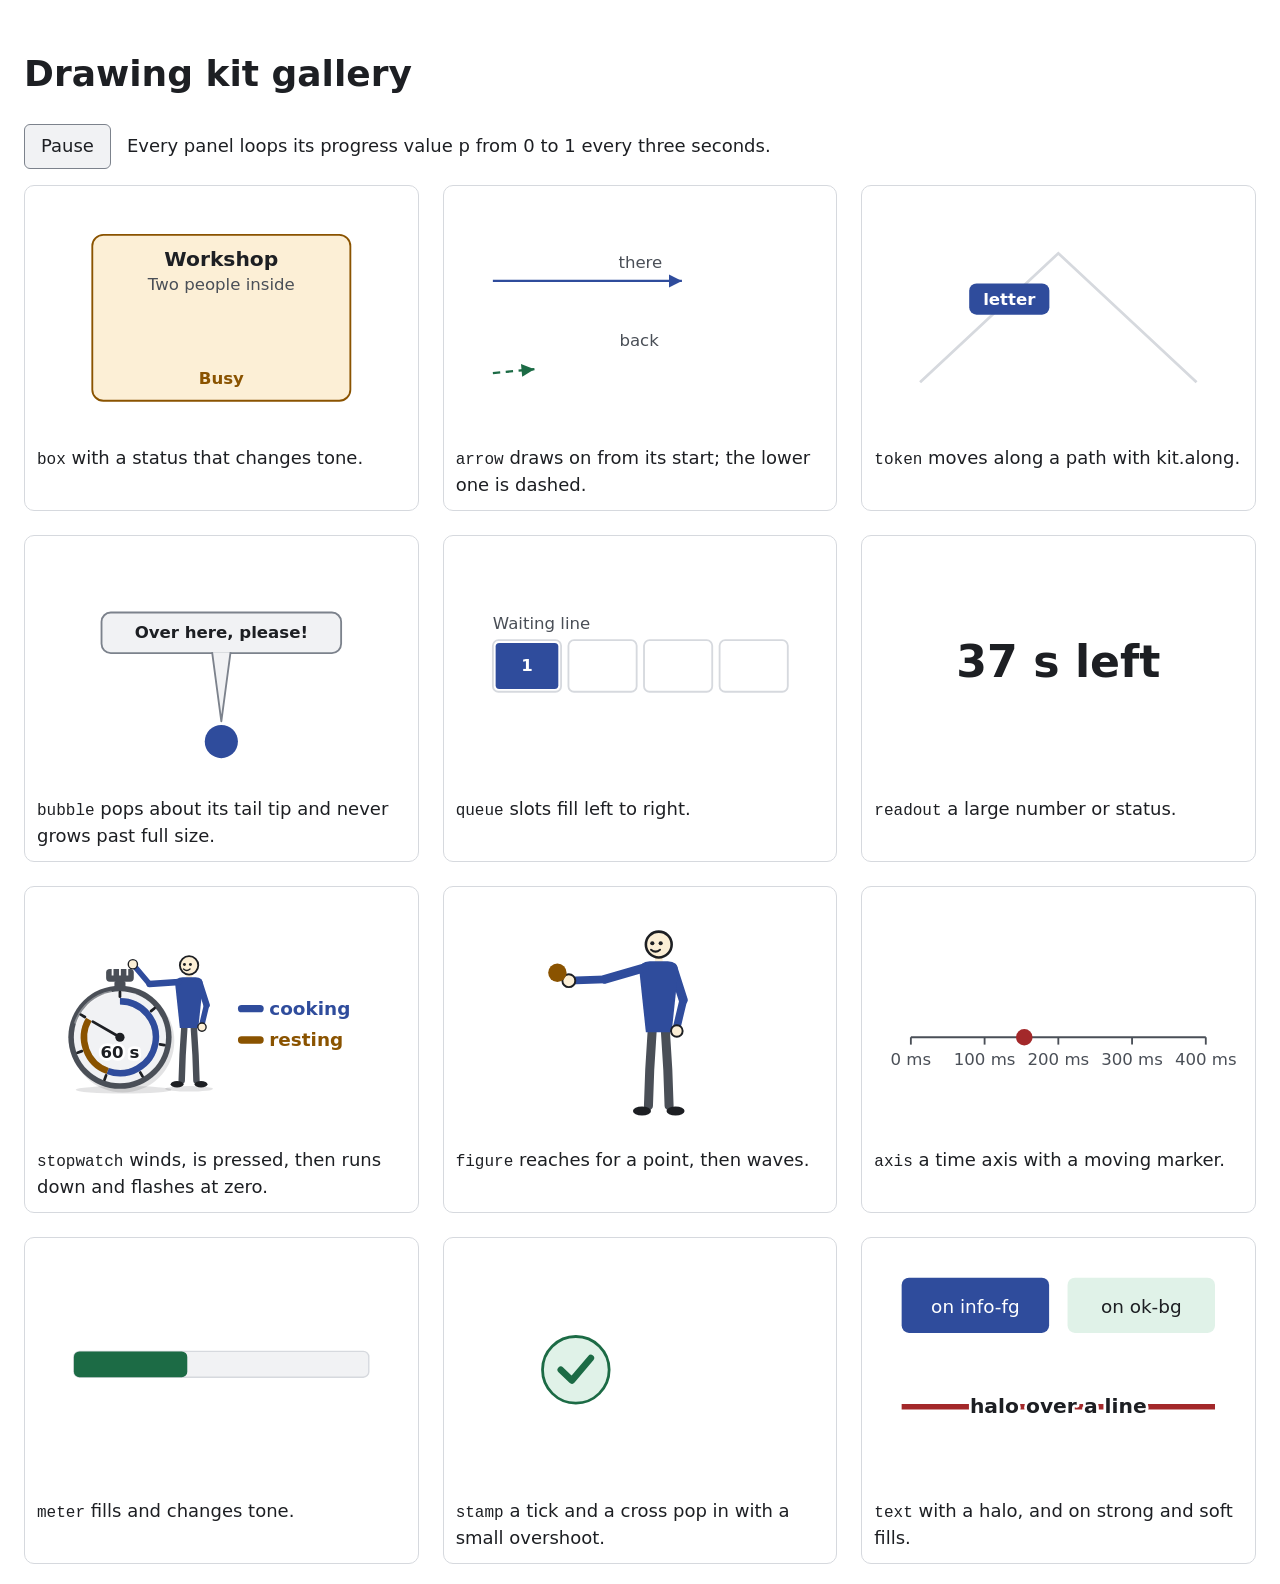
==== src/narrated_explainer/runtime/dev/kit-gallery.html @ c4ce6fd3 "Narrated Explainer 0.1.0: offline narrated SVG explainers An agent skill and command-line tool that " ====
<!doctype html>
<html lang="en">
<head>
<meta charset="utf-8">
<meta name="viewport" content="width=device-width, initial-scale=1">
<title>Drawing kit gallery</title>
<!-- Colours come from the player's tone classes; this page adds layout only. -->
<link rel="stylesheet" href="../player.css">
<style>
  body { margin: 0; padding: 24px; font: 18px/1.4 system-ui, sans-serif; }
  .gallery { display: grid; grid-template-columns: repeat(auto-fill, minmax(340px, 1fr)); gap: 24px; }
  .gallery figure { margin: 0; padding: 12px; border: 1px solid; border-radius: 10px; border-color: var(--nx-hairline, currentColor); }
  .gallery figcaption { font-size: 18px; margin-top: 8px; }
  .gallery code { font-size: 16px; }
  .bar { display: flex; gap: 16px; align-items: center; margin-bottom: 16px; }
  .bar button { font: inherit; min-height: 44px; padding: 8px 16px; }
</style>
</head>
<body>
<div class="nx">
  <h1>Drawing kit gallery</h1>
  <div class="bar">
    <button type="button" id="toggle">Pause</button>
    <span>Every panel loops its progress value p from 0 to 1 every three seconds.</span>
  </div>
  <div class="gallery" id="gallery"></div>
</div>
<script src="../kit.js"></script>
<script>
(function () {
  'use strict';
  const kit = NarratedExplainer.kit;
  const gallery = document.getElementById('gallery');
  const panels = [];

  // One panel: build once, then draw(p) every frame with p looping 0..1.
  function panel(name, note, build) {
    const fig = document.createElement('figure');
    const cap = document.createElement('figcaption');
    cap.innerHTML = '<code>' + name + '</code> ' + note;
    gallery.appendChild(fig);
    const svg = kit.svg(fig, '0 0 400 260', name);
    fig.appendChild(cap);
    panels.push(build(svg));
  }

  panel('box', 'with a status that changes tone.', (svg) => {
    const b = kit.box(svg, { x: 60, y: 40, w: 280, h: 180, label: 'Workshop', sub: 'Two people inside' });
    return (p) => {
      const busy = p < 0.5;
      b.setTone(busy ? 'warn' : 'ok');
      b.setStatus(busy ? 'Busy' : 'Ready', busy ? 'warn' : 'ok');
    };
  });

  panel('arrow', 'draws on from its start; the lower one is dashed.', (svg) => {
    const a = kit.arrow(svg, { from: [40, 90], to: [360, 90], label: 'there', tone: 'info' });
    const b = kit.arrow(svg, { from: [40, 190], to: [360, 160], label: 'back', tone: 'ok', dashed: true });
    return (p) => { a.draw(kit.ramp(p, 0, 0.6)); b.draw(kit.ramp(p, 0.3, 0.9)); };
  });

  panel('token', 'moves along a path with kit.along.', (svg) => {
    const path = [[50, 200], [200, 60], [350, 200]];
    kit.el(svg, 'path', { d: 'M50 200 L200 60 L350 200', fill: 'none', class: 'nx-stroke-hairline', 'stroke-width': 3 });
    const t = kit.token(svg, { label: 'letter', tone: 'info' });
    return (p) => {
      t.moveTo(kit.along(path, kit.ease.inOut(p)));
      t.setTone(p < 0.5 ? 'info' : 'ok');
    };
  });

  panel('bubble', 'pops about its tail tip and never grows past full size.', (svg) => {
    kit.el(svg, 'circle', { cx: 200, cy: 210, r: 18, class: 'nx-fill-info-fg' });
    const b = kit.bubble(svg, { x: 70, y: 70, w: 260, text: 'Over here, please!', tail: [200, 188] });
    return (p) => b.pop(kit.ramp(p, 0.1, 0.4));
  });

  panel('queue', 'slots fill left to right.', (svg) => {
    const q = kit.queue(svg, { x: 40, y: 100, slots: 4, slotW: 74, gap: 8, title: 'Waiting line' });
    return (p) => {
      const n = Math.floor(p * 5);
      q.set([0, 1, 2, 3].map((i) => (i < n ? { label: String(i + 1), tone: i === n - 1 ? 'info' : 'ink-2' } : null)));
    };
  });

  panel('readout', 'a large number or status.', (svg) => {
    const r = kit.readout(svg, { x: 200, y: 140, size: 48, anchor: 'middle' });
    return (p) => {
      const left = Math.round(60 * (1 - p));
      r.set(left + ' s left', left === 0 ? 'stop' : left < 20 ? 'warn' : 'ink');
    };
  });

  panel('stopwatch', 'winds, is pressed, then runs down and flashes at zero.', (svg) => {
    const sw = kit.stopwatch(svg, {
      cx: 90, cy: 150, max: 60, unit: 's', operator: true,
      segments: [{ to: 40, tone: 'info', label: 'cooking' }, { to: 60, tone: 'warn', label: 'resting' }],
    });
    return (p) => {
      if (p < 0.3) {
        const m = p / 0.3;
        sw.wind(m);
        sw.set({ value: 60 * kit.ease.inOut(m), total: m >= 0.5 ? 60 : 0 });
      } else if (p < 0.5) {
        sw.press((p - 0.3) / 0.2);
        sw.set({ value: 60, total: 60 });
      } else {
        const value = 60 * (1 - kit.ramp(p, 0.5, 0.85));
        sw.press(1);
        sw.set({ value, total: 60, rim: value === 0 ? 'stop' : 'ink-2', flash: value === 0 ? 1 - kit.ramp(p, 0.85, 1) : 0 });
      }
    };
  });

  panel('figure', 'reaches for a point, then waves.', (svg) => {
    const f = kit.figure(svg, { x: 220, y: 230, scale: 1.4 });
    kit.el(svg, 'circle', { cx: 110, cy: 80, r: 10, class: 'nx-fill-warn-fg' });
    return (p) => (p < 0.5 ? f.reach([kit.lerp(170, 110, kit.ease.inOut(p * 2)), kit.lerp(150, 80, kit.ease.inOut(p * 2))]) : f.wave((p - 0.5) * 2));
  });

  panel('axis', 'a time axis with a moving marker.', (svg) => {
    const ax = kit.axis(svg, { x0: 40, x1: 360, y: 150, t0: 0, t1: 400, ticks: 4, unit: 'ms' });
    const mark = kit.el(svg, 'circle', { cy: 150, r: 9, class: 'nx-fill-stop-fg' });
    return (p) => mark.setAttribute('cx', ax.x(400 * p));
  });

  panel('meter', 'fills and changes tone.', (svg) => {
    const m = kit.meter(svg, { x: 40, y: 110, w: 320, h: 28 });
    return (p) => { m.set(p); m.setTone(p < 0.6 ? 'ok' : p < 0.85 ? 'warn' : 'stop'); };
  });

  panel('stamp', 'a tick and a cross pop in with a small overshoot.', (svg) => {
    const ok = kit.stamp(svg, { x: 130, y: 130, kind: 'ok', size: 72 });
    const no = kit.stamp(svg, { x: 270, y: 130, kind: 'stop', size: 72 });
    return (p) => { ok.pop(kit.ramp(p, 0.1, 0.4)); no.pop(kit.ramp(p, 0.4, 0.7)); };
  });

  panel('text', 'with a halo, and on strong and soft fills.', (svg) => {
    kit.el(svg, 'rect', { x: 30, y: 30, width: 160, height: 60, rx: 8, class: 'nx-fill-info-fg' });
    kit.text(svg, 110, 68, 'on info-fg', { anchor: 'middle', on: 'info-fg' });
    kit.el(svg, 'rect', { x: 210, y: 30, width: 160, height: 60, rx: 8, class: 'nx-fill-ok-bg' });
    kit.text(svg, 290, 68, 'on ok-bg', { anchor: 'middle', on: 'ok-bg' });
    kit.el(svg, 'line', { x1: 30, y1: 170, x2: 370, y2: 170, class: 'nx-stroke-stop', 'stroke-width': 6 });
    kit.text(svg, 200, 177, 'halo over a line', { anchor: 'middle', halo: true, size: 22, weight: 700 });
    return () => {};
  });

  // The animation loop lives here, in the page; the kit itself never keeps time.
  const PERIOD = 3000;
  let running = true;
  let offset = 0;
  let pausedAt = 0;
  function frame(now) {
    const p = ((now - offset) % PERIOD) / PERIOD;
    panels.forEach((draw) => draw(p));
    if (running) requestAnimationFrame(frame);
    else pausedAt = now;
  }
  document.getElementById('toggle').addEventListener('click', (event) => {
    running = !running;
    event.target.textContent = running ? 'Pause' : 'Play';
    if (running) {
      offset += performance.now() - pausedAt;
      requestAnimationFrame(frame);
    }
  });
  requestAnimationFrame(frame);
})();
</script>
</body>
</html>
---- src/narrated_explainer/runtime/player.css ----
/* Narrated Explainer player styles. Every selector starts with .nx; colours come only from the
   tone custom properties below. Hex literals appear only in the two palette definitions. */

/* Light palette */
.nx {
  --nx-ink: #1d1f23;
  --nx-ink-2: #4a4f57;
  --nx-page: #ffffff;
  --nx-sunken: #f1f2f4;
  --nx-hairline: #d6d9de;
  --nx-edge: #7c828c;
  --nx-info-fg: #2f4c9c;
  --nx-info-bg: #e4eafa;
  --nx-ok-fg: #1c6b45;
  --nx-ok-bg: #e0f2e8;
  --nx-warn-fg: #8a5300;
  --nx-warn-bg: #fcefd6;
  --nx-stop-fg: #a3282a;
  --nx-stop-bg: #fbe5e5;
}

/* Dark palette */
@media (prefers-color-scheme: dark) {
  .nx {
    --nx-ink: #eceef1;
    --nx-ink-2: #b6bbc3;
    --nx-page: #15171a;
    --nx-sunken: #23262b;
    --nx-hairline: #373b42;
    --nx-edge: #7a808a;
    --nx-info-fg: #a3b9f6;
    --nx-info-bg: #1f2a48;
    --nx-ok-fg: #82d4a8;
    --nx-ok-bg: #173427;
    --nx-warn-fg: #f1c56f;
    --nx-warn-bg: #3a2b10;
    --nx-stop-fg: #f39d9d;
    --nx-stop-bg: #3e1c1d;
  }
}

/* Derived tones: the neutral tones as fg/bg pairs, resolved against whichever palette applies. */
.nx {
  --nx-ink-fg: var(--nx-ink);
  --nx-ink-bg: var(--nx-sunken);
  --nx-ink-2-fg: var(--nx-ink-2);
  --nx-ink-2-bg: var(--nx-sunken);
  --nx-sunken-fg: var(--nx-edge);
  --nx-sunken-bg: var(--nx-sunken);
}

.nx {
  display: block;
  margin: 0;
  max-width: 100%;
  min-width: 0;
  overflow-x: clip;
  color: var(--nx-ink);
  background: var(--nx-page);
  font-size: 18px;
  line-height: 1.45;
}
.nx *, .nx *::before, .nx *::after { box-sizing: border-box; }
.nx:focus { outline: none; }
.nx:fullscreen { overflow-y: auto; padding: 16px 24px; }
.nx::backdrop { background: var(--nx-page); }

/* Sticky controls; a page with its own sticky header sets --nx-sticky-top. */
.nx .nx-bar {
  position: sticky;
  top: var(--nx-sticky-top, 0px);
  z-index: 3;
  padding: 8px 0;
  background: var(--nx-page);
  border-bottom: 1px solid var(--nx-hairline);
}
.nx .nx-controls { display: flex; flex-wrap: wrap; align-items: center; gap: 8px 12px; min-width: 0; }
.nx .nx-group { display: inline-flex; flex-wrap: wrap; }

.nx button {
  font: inherit;
  font-size: 18px;
  line-height: 1.2;
  min-height: 44px;
  min-width: 44px;
  padding: 8px 14px;
  color: var(--nx-ink);
  background: var(--nx-sunken);
  border: 1px solid var(--nx-edge);
  border-radius: 6px;
  cursor: pointer;
}
.nx button[hidden], .nx .nx-voice-name[hidden] { display: none; }
.nx button[aria-pressed="true"] {
  color: var(--nx-info-fg);
  background: var(--nx-info-bg);
  border-color: var(--nx-info-fg);
  font-weight: 700;
}
.nx button:focus-visible { outline: 3px solid var(--nx-info-fg); outline-offset: 2px; position: relative; z-index: 1; }
.nx .nx-group button { border-radius: 0; }
.nx .nx-group button:first-child { border-radius: 6px 0 0 6px; }
.nx .nx-group button:last-child { border-radius: 0 6px 6px 0; }
.nx .nx-group button + button { border-left-width: 0; }
.nx .nx-voice-name { font-size: 16px; color: var(--nx-ink-2); }

/* Progress: one clickable marker per position. */
.nx .nx-progress { display: flex; gap: 3px; margin-top: 8px; min-width: 0; }
.nx .nx-progress .nx-marker {
  position: relative;
  flex: 1 1 0;
  min-width: 0;
  padding: 0;
  background: transparent;
  border: 0;
  border-radius: 0;
}
.nx .nx-progress .nx-marker::before {
  content: '';
  position: absolute;
  left: 0;
  right: 0;
  top: 50%;
  height: 8px;
  margin-top: -4px;
  border-radius: 4px;
  background: var(--nx-hairline);
}
.nx .nx-progress .nx-marker-intro::before { background: var(--nx-sunken); border: 1px solid var(--nx-hairline); }
.nx .nx-progress .nx-marker.nx-passed::before { background: var(--nx-info-fg); border-color: var(--nx-info-fg); }
.nx .nx-progress .nx-marker[aria-current="step"]::before { height: 16px; margin-top: -8px; }

.nx .nx-stage { margin: 12px 0 0; min-width: 0; }
.nx .nx-stage svg { display: block; width: 100%; max-width: 100%; height: auto; }

.nx .nx-caption { margin: 12px 0 0; min-height: 3em; font-size: 22px; line-height: 1.45; color: var(--nx-ink); }
.nx .nx-word { border-radius: 4px; transition: background-color 120ms ease; }
.nx .nx-word-on { color: var(--nx-info-fg); background: var(--nx-info-bg); }

.nx .nx-transcript { margin: 12px 0 0; }
.nx .nx-transcript[hidden] { display: none; }
.nx .nx-transcript ol { margin: 0; padding: 0 0 0 1.6em; }
.nx .nx-transcript li { margin: 4px 0; }
.nx .nx-transcript .nx-transcript-item {
  width: 100%;
  text-align: start;
  background: transparent;
  border-color: transparent;
  font-weight: 400;
}
.nx .nx-transcript .nx-transcript-item[aria-current="step"] { background: var(--nx-info-bg); color: var(--nx-info-fg); }

@media (max-width: 600px) {
  .nx button { padding: 8px 10px; }
  .nx .nx-caption { font-size: 20px; }
}

@media (prefers-reduced-motion: reduce) {
  .nx .nx-word { transition: none; }
}

/* SVG utility classes for scenes and the kit. */
.nx .nx-fill-ink-fg { fill: var(--nx-ink-fg); }
.nx .nx-fill-ink-bg { fill: var(--nx-ink-bg); }
.nx .nx-stroke-ink { stroke: var(--nx-ink-fg); }
.nx .nx-fill-ink-2-fg { fill: var(--nx-ink-2-fg); }
.nx .nx-fill-ink-2-bg { fill: var(--nx-ink-2-bg); }
.nx .nx-stroke-ink-2 { stroke: var(--nx-ink-2-fg); }
.nx .nx-fill-info-fg { fill: var(--nx-info-fg); }
.nx .nx-fill-info-bg { fill: var(--nx-info-bg); }
.nx .nx-stroke-info { stroke: var(--nx-info-fg); }
.nx .nx-fill-ok-fg { fill: var(--nx-ok-fg); }
.nx .nx-fill-ok-bg { fill: var(--nx-ok-bg); }
.nx .nx-stroke-ok { stroke: var(--nx-ok-fg); }
.nx .nx-fill-warn-fg { fill: var(--nx-warn-fg); }
.nx .nx-fill-warn-bg { fill: var(--nx-warn-bg); }
.nx .nx-stroke-warn { stroke: var(--nx-warn-fg); }
.nx .nx-fill-stop-fg { fill: var(--nx-stop-fg); }
.nx .nx-fill-stop-bg { fill: var(--nx-stop-bg); }
.nx .nx-stroke-stop { stroke: var(--nx-stop-fg); }
.nx .nx-fill-sunken-fg { fill: var(--nx-sunken-fg); }
.nx .nx-fill-sunken-bg { fill: var(--nx-sunken-bg); }
.nx .nx-stroke-sunken { stroke: var(--nx-sunken-fg); }
.nx .nx-fill-page { fill: var(--nx-page); }
.nx .nx-stroke-page { stroke: var(--nx-page); }
.nx .nx-fill-edge { fill: var(--nx-edge); }
.nx .nx-stroke-edge { stroke: var(--nx-edge); }
.nx .nx-fill-hairline { fill: var(--nx-hairline); }
.nx .nx-stroke-hairline { stroke: var(--nx-hairline); }
.nx .nx-halo { paint-order: stroke; stroke: var(--nx-page); stroke-width: 6px; stroke-linejoin: round; }
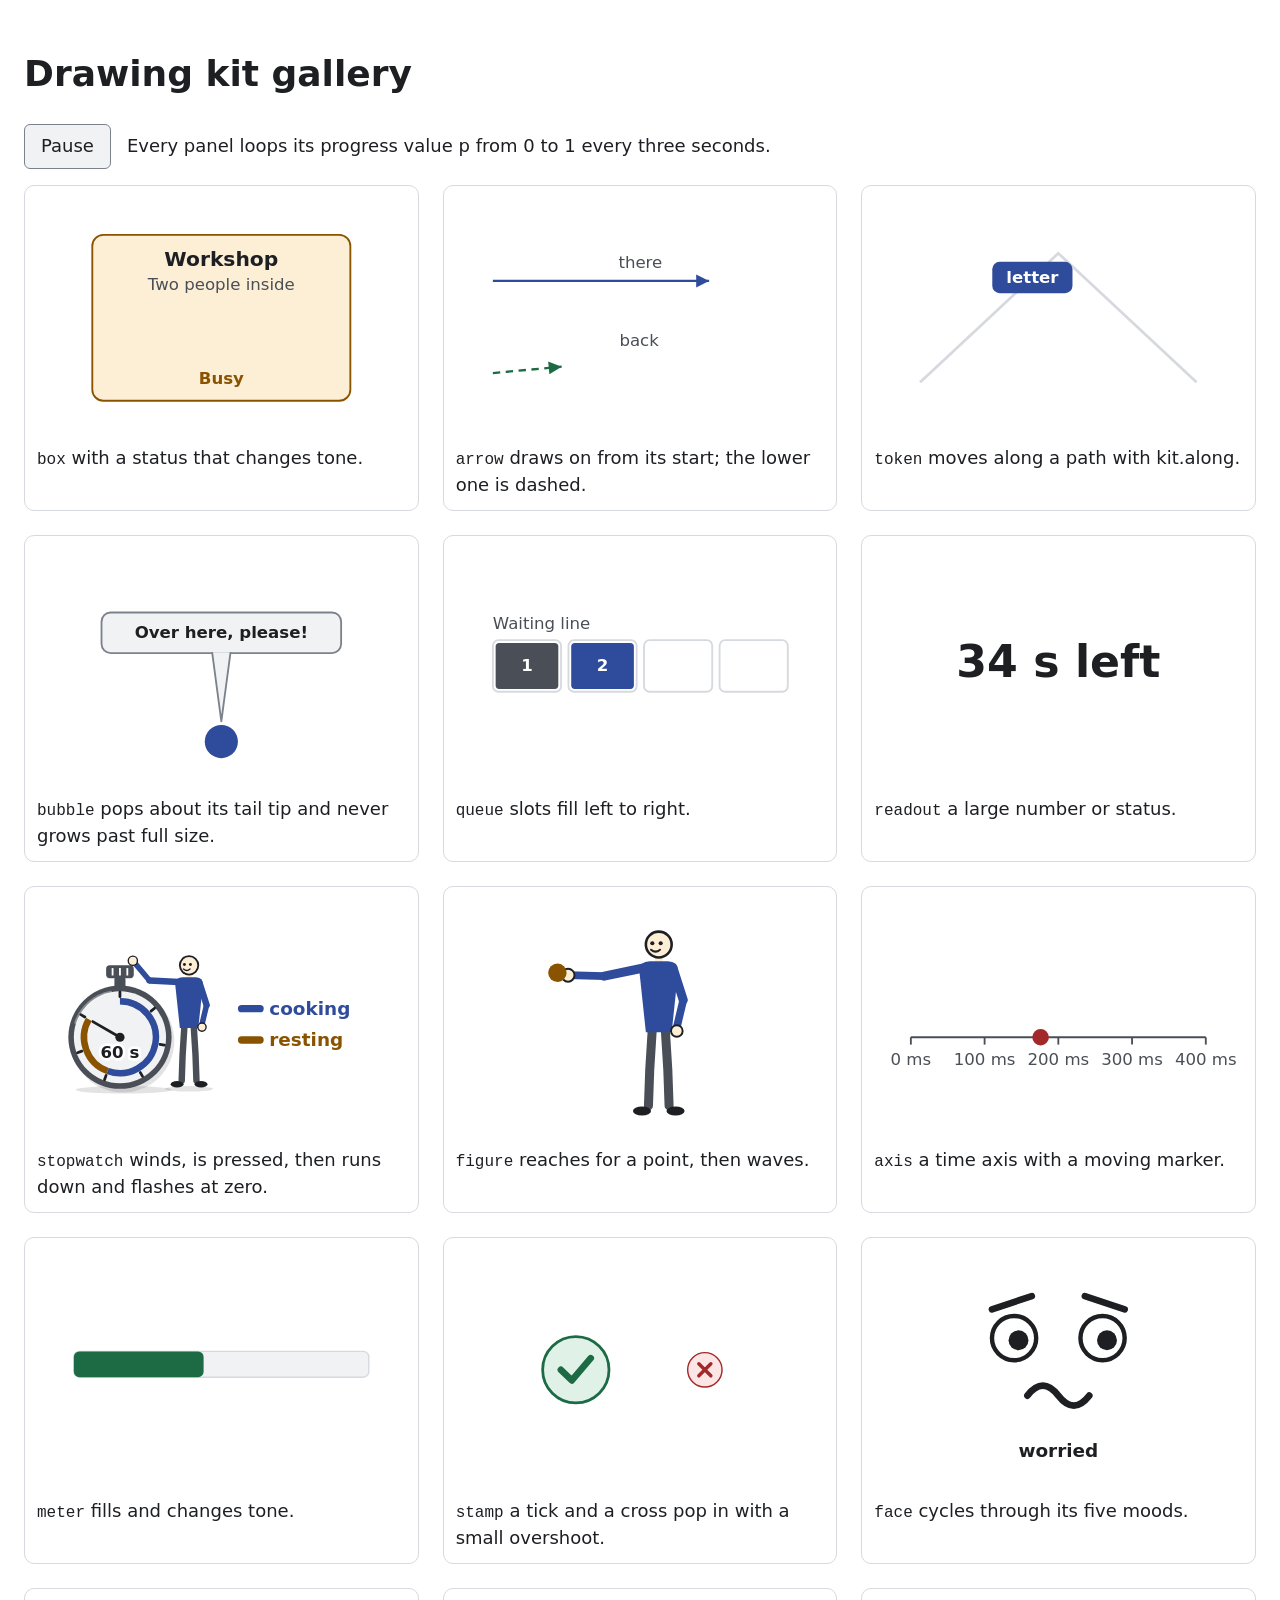
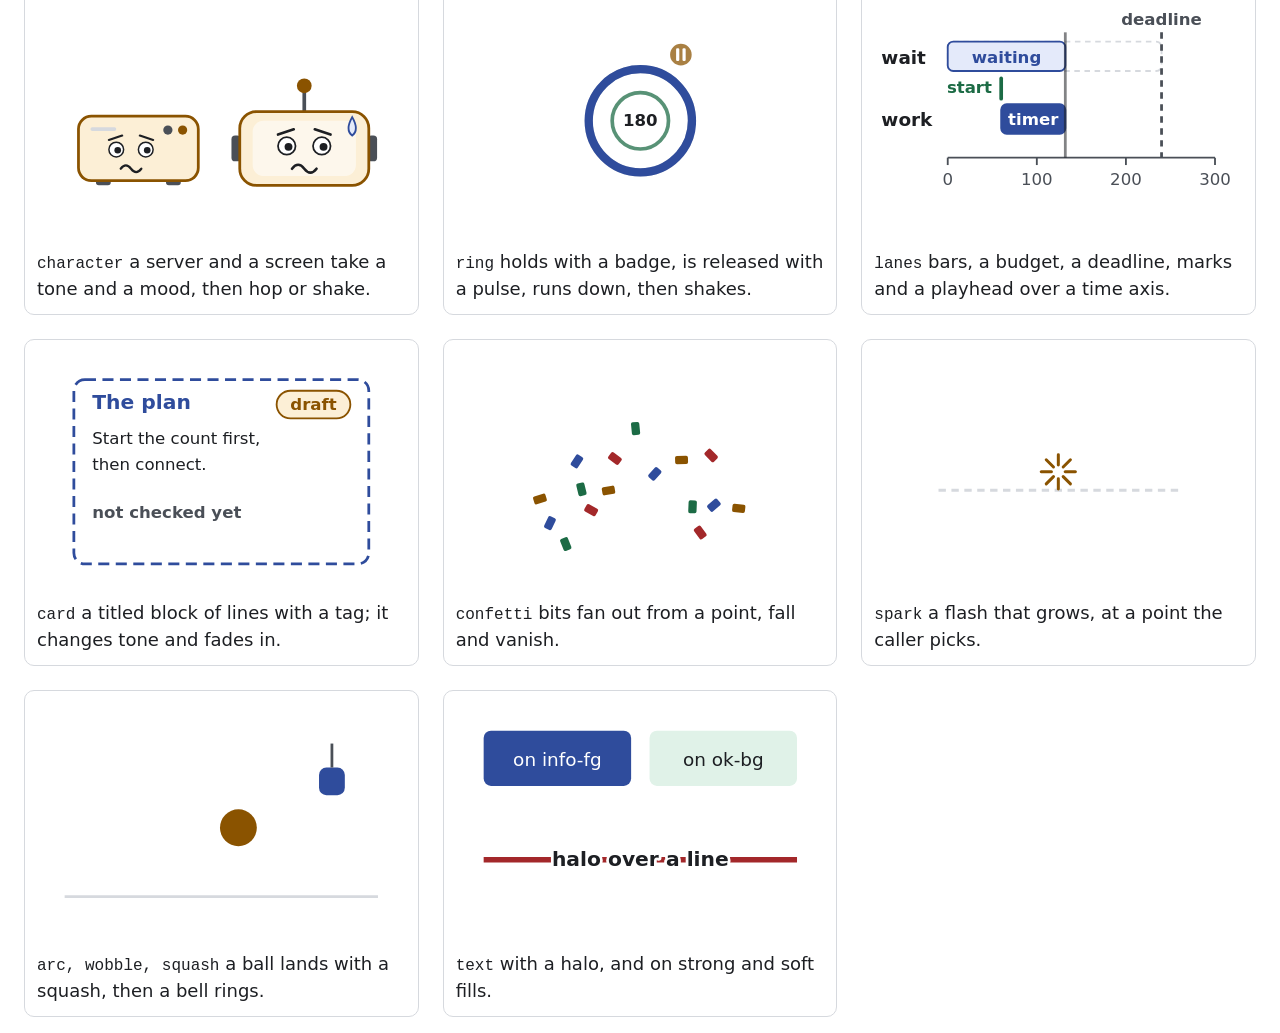
==== commit d6be97d1: "Add face, character, ring, lanes, card, confetti and spark to the drawing kit Extracted from the SG " ====
--- a/src/narrated_explainer/runtime/dev/kit-gallery.html
+++ b/src/narrated_explainer/runtime/dev/kit-gallery.html
@@ -135,6 +135,109 @@
     return (p) => { ok.pop(kit.ramp(p, 0.1, 0.4)); no.pop(kit.ramp(p, 0.4, 0.7)); };
   });
 
+  panel('face', 'cycles through its five moods.', (svg) => {
+    const f = kit.face(svg, { x: 200, y: 110, scale: 2.4 });
+    const name = kit.text(svg, 200, 225, '', { anchor: 'middle', weight: 700 });
+    const moods = ['calm', 'busy', 'worried', 'stopped', 'happy'];
+    return (p) => {
+      const mood = moods[Math.min(moods.length - 1, Math.floor(p * moods.length))];
+      f.set(mood);
+      name.textContent = mood;
+    };
+  });
+
+  panel('character', 'a server and a screen take a tone and a mood, then hop or shake.', (svg) => {
+    const server = kit.character(svg, { kind: 'server', x: 110, y: 160 });
+    const screen = kit.character(svg, { kind: 'screen', x: 290, y: 160 });
+    return (p) => {
+      const out = p >= 0.7;
+      server.set({ tone: out ? 'stop' : p < 0.4 ? 'info' : 'warn', mood: out ? 'stopped' : p < 0.4 ? 'busy' : 'worried', lights: p % 0.1 < 0.05 });
+      server.move({ shake: out ? kit.wobble(kit.ramp(p, 0.7, 1), 6) : 0 });
+      screen.set({ tone: out ? 'ok' : p < 0.4 ? 'info' : 'warn', mood: out ? 'happy' : p < 0.4 ? 'calm' : 'worried' });
+      screen.move({ hop: out ? Math.abs(Math.sin(kit.ramp(p, 0.7, 1) * Math.PI * 3)) * 14 : 0 });
+    };
+  });
+
+  panel('ring', 'holds with a badge, is released with a pulse, runs down, then shakes.', (svg) => {
+    const r = kit.ring(svg, { x: 200, y: 130, r: 56, badge: [44, -44] });
+    return (p) => {
+      const held = p < 0.4;
+      const frac = 1 - kit.ramp(p, 0.55, 0.85);
+      r.hold(held, kit.ramp(p, 0, 0.1));
+      r.release(p >= 0.4 && p < 0.55 ? kit.ramp(p, 0.4, 0.55) : 1);
+      r.set({ frac, tone: held ? 'warn' : frac > 0 ? 'info' : 'stop', label: String(Math.round(180 * frac)) });
+      r.shake(p >= 0.85 ? kit.ramp(p, 0.85, 1) : 1);
+    };
+  });
+
+  panel('lanes', 'bars, a budget, a deadline, marks and a playhead over a time axis.', (svg) => {
+    const tl = kit.lanes(svg, { x0: 80, x1: 370, t0: 0, t1: 300, y: 170, top: 34, ticks: 3, labelX: 8, rows: [{ y: 44, label: 'wait' }, { y: 112, label: 'work' }] });
+    const budget = tl.budget(0);
+    const wait = tl.bar(0);
+    const work = tl.bar(1);
+    const start = tl.mark({ y1: 84, y2: 106, labelY: 100, side: 'left', gap: 10 });
+    const bid = tl.mark({ shape: 'dot', y: 96, labelY: 100, side: 'right', gap: 16 });
+    const deadline = tl.deadline();
+    const head = tl.playhead();
+    budget.set(0, 240);
+    return (p) => {
+      const now = 300 * p;
+      wait.set(0, now, 'waiting', now < 240 ? 'info-bg' : 'stop-bg');
+      work.set(60, Math.max(60, Math.min(now, 200)), 'timer', 'info-fg');
+      start.show(now >= 60);
+      start.set(60, 'start', 'ok');
+      bid.show(now >= 150);
+      bid.set(150, 'bid', 'info');
+      deadline.set(240, 'deadline', now < 240 ? 'ink-2' : 'stop', now >= 240);
+      head.set(now);
+    };
+  });
+
+  panel('card', 'a titled block of lines with a tag; it changes tone and fades in.', (svg) => {
+    const c = kit.card(svg, {
+      x: 40, y: 30, w: 320, h: 200, tone: 'info', tag: { text: 'draft', w: 80 },
+      lines: [{ y: 100 }, { y: 128 }, { y: 180, weight: 700 }],
+    });
+    return (p) => {
+      const draft = p < 0.5;
+      c.fade(0.3 + 0.7 * kit.ramp(p, 0, 0.2));
+      c.setTone(draft ? 'info' : 'ok');
+      c.setDashed(draft);
+      c.tag(draft);
+      c.setTitle(draft ? 'The plan' : 'The result');
+      c.setLines(['Start the count first,', 'then connect.', { text: draft ? 'not checked yet' : 'it fits', tone: draft ? 'ink-2' : 'ok' }]);
+    };
+  });
+
+  panel('confetti', 'bits fan out from a point, fall and vanish.', (svg) => {
+    const c = kit.confetti(svg, { at: [200, 190] });
+    return (p) => c.burst(p);
+  });
+
+  panel('spark', 'a flash that grows, at a point the caller picks.', (svg) => {
+    const spots = [[90, 130], [200, 130], [310, 130]];
+    kit.el(svg, 'line', { x1: 70, y1: 150, x2: 330, y2: 150, class: 'nx-stroke-hairline', 'stroke-width': 3, 'stroke-dasharray': '8 6' });
+    const s = kit.spark(svg, { x: 90, y: 130 });
+    return (p) => {
+      const i = Math.min(spots.length - 1, Math.floor(p * spots.length));
+      s.burst(p * spots.length - i, spots[i]);
+    };
+  });
+
+  panel('arc, wobble, squash', 'a ball lands with a squash, then a bell rings.', (svg) => {
+    kit.el(svg, 'line', { x1: 30, y1: 210, x2: 370, y2: 210, class: 'nx-stroke-hairline', 'stroke-width': 3 });
+    const ball = kit.el(svg, 'circle', { r: 20, class: 'nx-fill-warn-fg' });
+    const bell = kit.el(svg, 'g', {});
+    kit.el(bell, 'rect', { x: -14, y: 0, width: 28, height: 30, rx: 8, class: 'nx-fill-info-fg' });
+    kit.el(bell, 'line', { x1: 0, y1: -26, x2: 0, y2: 0, class: 'nx-stroke-ink-2', 'stroke-width': 3 });
+    return (p) => {
+      const fly = kit.ramp(p, 0, 0.6);
+      const at = kit.arc([60, 190], [250, 190], kit.ease.inOut(fly), 110);
+      ball.setAttribute('transform', 'translate(' + at[0] + ' ' + (at[1] + 20) + ') scale(1 ' + kit.squash(fly) + ') translate(0 -20)');
+      bell.setAttribute('transform', 'translate(320 70) rotate(' + kit.wobble(kit.ramp(p, 0.6, 1), 14) + ')');
+    };
+  });
+
   panel('text', 'with a halo, and on strong and soft fills.', (svg) => {
     kit.el(svg, 'rect', { x: 30, y: 30, width: 160, height: 60, rx: 8, class: 'nx-fill-info-fg' });
     kit.text(svg, 110, 68, 'on info-fg', { anchor: 'middle', on: 'info-fg' });
--- a/src/narrated_explainer/runtime/player.css
+++ b/src/narrated_explainer/runtime/player.css
@@ -1,43 +1,28 @@
 /* Narrated Explainer player styles. Every selector starts with .nx; colours come only from the
-   tone custom properties below. Hex literals appear only in the two palette definitions. */
+   tone custom properties below. Hex literals appear only in the palette definition. */
 
-/* Light palette */
+/* Palette: light-dark(light, dark), resolved by color-scheme. Auto follows the operating system;
+   the Theme control sets data-nx-theme on every .nx element the player owns. */
 .nx {
-  --nx-ink: #1d1f23;
-  --nx-ink-2: #4a4f57;
-  --nx-page: #ffffff;
-  --nx-sunken: #f1f2f4;
-  --nx-hairline: #d6d9de;
-  --nx-edge: #7c828c;
-  --nx-info-fg: #2f4c9c;
-  --nx-info-bg: #e4eafa;
-  --nx-ok-fg: #1c6b45;
-  --nx-ok-bg: #e0f2e8;
-  --nx-warn-fg: #8a5300;
-  --nx-warn-bg: #fcefd6;
-  --nx-stop-fg: #a3282a;
-  --nx-stop-bg: #fbe5e5;
+  color-scheme: light dark;
+  --nx-ink: light-dark(#1d1f23, #eceef1);
+  --nx-ink-2: light-dark(#4a4f57, #b6bbc3);
+  --nx-page: light-dark(#ffffff, #15171a);
+  --nx-sunken: light-dark(#f1f2f4, #23262b);
+  --nx-hairline: light-dark(#d6d9de, #373b42);
+  --nx-edge: light-dark(#7c828c, #7a808a);
+  --nx-info-fg: light-dark(#2f4c9c, #a3b9f6);
+  --nx-info-bg: light-dark(#e4eafa, #1f2a48);
+  --nx-ok-fg: light-dark(#1c6b45, #82d4a8);
+  --nx-ok-bg: light-dark(#e0f2e8, #173427);
+  --nx-warn-fg: light-dark(#8a5300, #f1c56f);
+  --nx-warn-bg: light-dark(#fcefd6, #3a2b10);
+  --nx-stop-fg: light-dark(#a3282a, #f39d9d);
+  --nx-stop-bg: light-dark(#fbe5e5, #3e1c1d);
+  --nx-font: system-ui, -apple-system, "Segoe UI", Roboto, sans-serif;
 }
-
-/* Dark palette */
-@media (prefers-color-scheme: dark) {
-  .nx {
-    --nx-ink: #eceef1;
-    --nx-ink-2: #b6bbc3;
-    --nx-page: #15171a;
-    --nx-sunken: #23262b;
-    --nx-hairline: #373b42;
-    --nx-edge: #7a808a;
-    --nx-info-fg: #a3b9f6;
-    --nx-info-bg: #1f2a48;
-    --nx-ok-fg: #82d4a8;
-    --nx-ok-bg: #173427;
-    --nx-warn-fg: #f1c56f;
-    --nx-warn-bg: #3a2b10;
-    --nx-stop-fg: #f39d9d;
-    --nx-stop-bg: #3e1c1d;
-  }
-}
+.nx[data-nx-theme="light"] { color-scheme: light; }
+.nx[data-nx-theme="dark"] { color-scheme: dark; }
 
 /* Derived tones: the neutral tones as fg/bg pairs, resolved against whichever palette applies. */
 .nx {
@@ -57,6 +42,7 @@
   overflow-x: clip;
   color: var(--nx-ink);
   background: var(--nx-page);
+  font-family: var(--nx-font);
   font-size: 18px;
   line-height: 1.45;
 }
@@ -97,12 +83,26 @@
   border-color: var(--nx-info-fg);
   font-weight: 700;
 }
-.nx button:focus-visible { outline: 3px solid var(--nx-info-fg); outline-offset: 2px; position: relative; z-index: 1; }
+.nx select {
+  font: inherit;
+  font-size: 18px;
+  line-height: 1.2;
+  min-height: 44px;
+  padding: 8px 10px;
+  color: var(--nx-ink);
+  background: var(--nx-sunken);
+  border: 1px solid var(--nx-edge);
+  border-radius: 6px;
+  cursor: pointer;
+}
+.nx button:focus-visible, .nx select:focus-visible { outline: 3px solid var(--nx-info-fg); outline-offset: 2px; position: relative; z-index: 1; }
 .nx .nx-group button { border-radius: 0; }
 .nx .nx-group button:first-child { border-radius: 6px 0 0 6px; }
 .nx .nx-group button:last-child { border-radius: 0 6px 6px 0; }
 .nx .nx-group button + button { border-left-width: 0; }
 .nx .nx-voice-name { font-size: 16px; color: var(--nx-ink-2); }
+.nx .nx-credit { margin: 24px 0 0; font-size: 16px; color: var(--nx-ink-2); }
+.nx .nx-credit a { color: inherit; }
 
 /* Progress: one clickable marker per position. */
 .nx .nx-progress { display: flex; gap: 3px; margin-top: 8px; min-width: 0; }
@@ -130,7 +130,8 @@
 .nx .nx-progress .nx-marker.nx-passed::before { background: var(--nx-info-fg); border-color: var(--nx-info-fg); }
 .nx .nx-progress .nx-marker[aria-current="step"]::before { height: 16px; margin-top: -8px; }
 
-.nx .nx-stage { margin: 12px 0 0; min-width: 0; }
+/* The player sets max-width so the bar, stage and caption fit the window; auto margins centre it. */
+.nx .nx-stage { margin: 12px auto 0; min-width: 0; }
 .nx .nx-stage svg { display: block; width: 100%; max-width: 100%; height: auto; }
 
 .nx .nx-caption { margin: 12px 0 0; min-height: 3em; font-size: 22px; line-height: 1.45; color: var(--nx-ink); }
